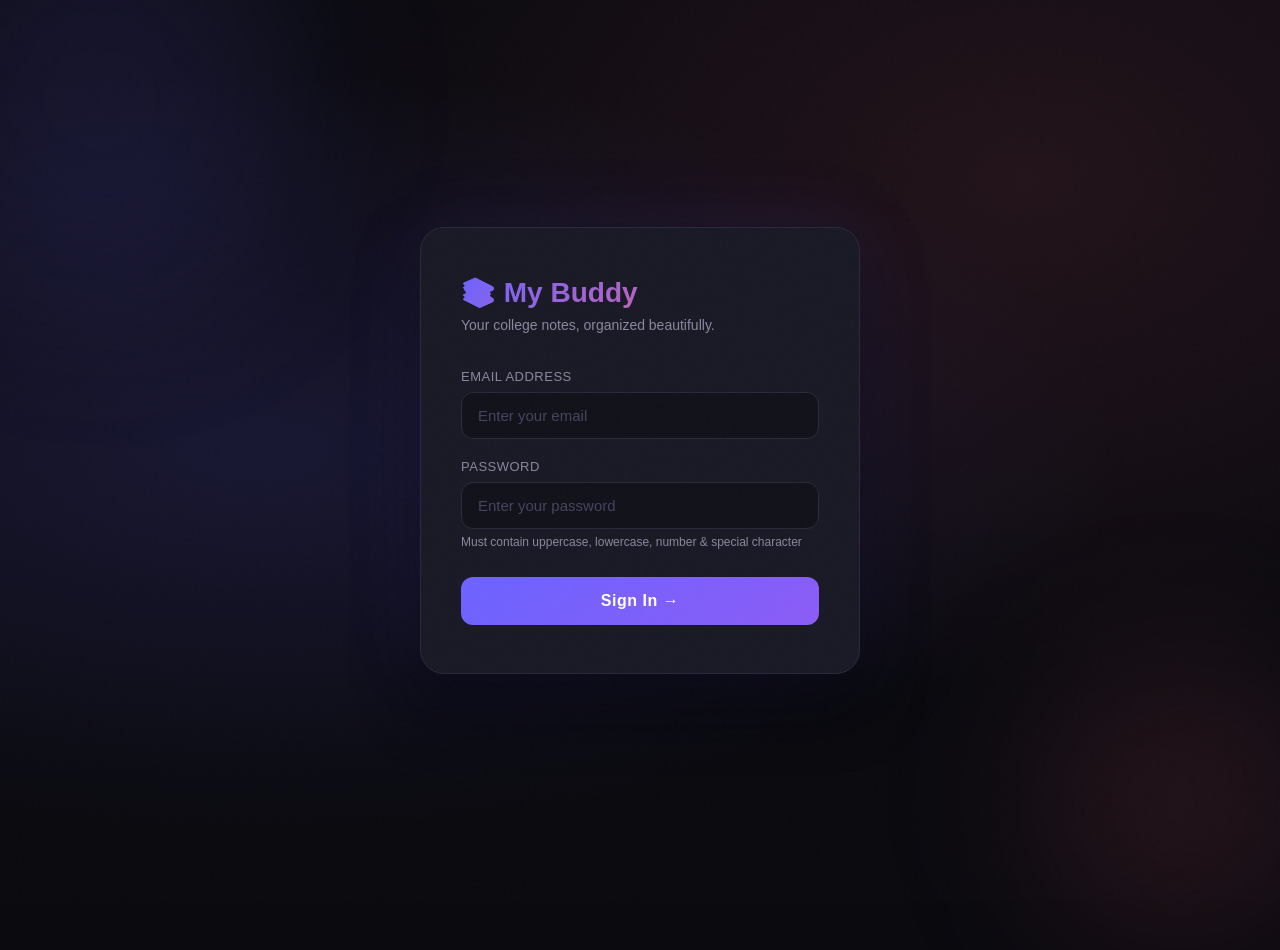
==== inxdex.html @ 9ac6cfd9 "login and other done" ====
<!DOCTYPE html>
<html lang="en">
<head>
<meta charset="UTF-8">
<meta name="viewport" content="width=device-width, initial-scale=1.0">
<title>My Buddy — College Notes</title>

<link rel="stylesheet" href="style.css">

</head>
<body>

<!-- ===== LOGIN PAGE ===== -->
<div id="login-page">
  <div class="login-orb orb1"></div>
  <div class="login-orb orb2"></div>

  <div class="login-box">
    <div class="login-logo">📚 My Buddy</div>
    <div class="login-subtitle">Your college notes, organized beautifully.</div>

    <div class="form-group">
      <label>Email Address</label>
      <input type="email" id="email-input" placeholder="Enter your email" autocomplete="email">
    </div>

    <div class="form-group">
      <label>Password</label>
      <input type="password" id="pass-input" placeholder="Enter your password" autocomplete="current-password">
      <div class="password-hint">Must contain uppercase, lowercase, number & special character</div>
    </div>

    <button class="login-btn" onclick="doLogin()">Sign In →</button>

    <div class="error-msg" id="error-msg">⚠️ Invalid credentials. Please try again.</div>
  </div>
</div>

<!-- ===== MAIN APP ===== -->
<div id="main-app">

  <!-- Navbar -->
  <nav class="navbar">
    <div class="nav-logo">📚 My Buddy</div>
    <div class="nav-tabs">
      <button class="nav-tab active" onclick="showPage('home', this)">Home</button>
      <button class="nav-tab" onclick="showPage('semesters', this)">Semesters</button>
      <button class="nav-tab" onclick="showPage('materials', this)">All Materials</button>
      <button class="nav-tab" onclick="showPage('about', this)">About</button>
    </div>
    <div class="nav-right">
      <div class="user-badge">
        <div class="user-avatar">AK</div>
        <span>Ayush</span>
      </div>
      <button class="logout-btn" onclick="doLogout()">Logout</button>
    </div>
  </nav>

  <!-- HOME PAGE -->
  <div class="page active" id="page-home">
    <div class="hero">
      <h1>Welcome back,<br><span>Ayush! 👋</span></h1>
      <p>Access all your semester notes, PDFs, and study materials in one clean, organized place.</p>
      <div class="stats-row">
        <div class="stat"><span class="stat-num">8</span><span class="stat-label">Semesters</span></div>
        <div class="stat"><span class="stat-num">40+</span><span class="stat-label">Subjects</span></div>
        <div class="stat"><span class="stat-num">120+</span><span class="stat-label">Materials</span></div>
      </div>
    </div>

    <div class="section-title">Quick Access — Semesters</div>
    <div class="sem-grid">
      <div class="sem-card s1" onclick="openSem(1)">
        <div class="sem-icon">🌱</div>
        <div class="sem-name">Semester 1</div>
        <div class="sem-info">5 subjects · 18 files</div>
        <div class="sem-tags"><span class="tag">Maths</span><span class="tag">Physics</span><span class="tag">CS101</span></div>
      </div>
      <div class="sem-card s2" onclick="openSem(2)">
        <div class="sem-icon">🔥</div>
        <div class="sem-name">Semester 2</div>
        <div class="sem-info">5 subjects · 22 files</div>
        <div class="sem-tags"><span class="tag">Data Struct</span><span class="tag">Maths-2</span><span class="tag">Chemistry</span></div>
      </div>
      <div class="sem-card s3" onclick="openSem(3)">
        <div class="sem-icon">⚡</div>
        <div class="sem-name">Semester 3</div>
        <div class="sem-info">6 subjects · 25 files</div>
        <div class="sem-tags"><span class="tag">OOPS</span><span class="tag">Algorithms</span><span class="tag">Digital</span></div>
      </div>
      <div class="sem-card s4" onclick="openSem(4)">
        <div class="sem-icon">💡</div>
        <div class="sem-name">Semester 4</div>
        <div class="sem-info">6 subjects · 28 files</div>
        <div class="sem-tags"><span class="tag">OS</span><span class="tag">DBMS</span><span class="tag">Networks</span></div>
      </div>
    </div>
  </div>

  <!-- SEMESTERS PAGE -->
  <div class="page" id="page-semesters">
    <div class="section-title">All Semesters</div>
    <div class="sem-grid">
      <div class="sem-card s1" onclick="openSem(1)"><div class="sem-icon">🌱</div><div class="sem-name">Semester 1</div><div class="sem-info">5 subjects · 18 files</div><div class="sem-tags"><span class="tag">Maths</span><span class="tag">Physics</span><span class="tag">CS101</span></div></div>
      <div class="sem-card s2" onclick="openSem(2)"><div class="sem-icon">🔥</div><div class="sem-name">Semester 2</div><div class="sem-info">5 subjects · 22 files</div><div class="sem-tags"><span class="tag">Data Struct</span><span class="tag">Maths-2</span></div></div>
      <div class="sem-card s3" onclick="openSem(3)"><div class="sem-icon">⚡</div><div class="sem-name">Semester 3</div><div class="sem-info">6 subjects · 25 files</div><div class="sem-tags"><span class="tag">OOPS</span><span class="tag">Algorithms</span></div></div>
      <div class="sem-card s4" onclick="openSem(4)"><div class="sem-icon">💡</div><div class="sem-name">Semester 4</div><div class="sem-info">6 subjects · 28 files</div><div class="sem-tags"><span class="tag">OS</span><span class="tag">DBMS</span></div></div>
      <div class="sem-card s5" onclick="openSem(5)"><div class="sem-icon">🚀</div><div class="sem-name">Semester 5</div><div class="sem-info">5 subjects · 20 files</div><div class="sem-tags"><span class="tag">ML</span><span class="tag">Compiler</span></div></div>
      <div class="sem-card s6" onclick="openSem(6)"><div class="sem-icon">🎯</div><div class="sem-name">Semester 6</div><div class="sem-info">5 subjects · 18 files</div><div class="sem-tags"><span class="tag">AI</span><span class="tag">Cloud</span></div></div>
      <div class="sem-card s7" onclick="openSem(7)"><div class="sem-icon">🌐</div><div class="sem-name">Semester 7</div><div class="sem-info">4 subjects · 15 files</div><div class="sem-tags"><span class="tag">Project</span><span class="tag">Elective</span></div></div>
      <div class="sem-card s8" onclick="openSem(8)"><div class="sem-icon">🏆</div><div class="sem-name">Semester 8</div><div class="sem-info">3 subjects · 10 files</div><div class="sem-tags"><span class="tag">Thesis</span><span class="tag">Seminar</span></div></div>
    </div>
  </div>

  <!-- SEMESTER DETAIL PAGE -->
  <div class="page" id="page-sem-detail">
    <button class="back-btn" onclick="goBack()">← Back to Semesters</button>
    <div class="sem-detail-header">
      <h2 id="sem-detail-title">Semester 1</h2>
      <p style="color:var(--muted);font-size:14px;">Click on any material to preview or download</p>
    </div>
    <div class="subjects-grid" id="subjects-container"></div>
  </div>

  <!-- MATERIALS PAGE -->
  <div class="page" id="page-materials">
    <div class="section-title">All Study Materials</div>

    <div class="search-bar">
      <span>🔍</span>
      <input type="text" placeholder="Search notes, PDFs, subjects..." oninput="filterMaterials(this.value)">
    </div>

    <div class="filter-row">
      <button class="filter-btn active" onclick="setFilter('all', this)">All Files</button>
      <button class="filter-btn" onclick="setFilter('pdf', this)">📄 PDFs</button>
      <button class="filter-btn" onclick="setFilter('ppt', this)">📊 Slides</button>
      <button class="filter-btn" onclick="setFilter('doc', this)">📝 Docs</button>
    </div>

    <div class="materials-table">
      <div class="table-header">
        <div>File Name</div>
        <div>Semester</div>
        <div>Subject</div>
        <div>Size</div>
        <div>Action</div>
      </div>
      <div id="materials-list"></div>
    </div>
  </div>

  <!-- ABOUT PAGE -->
  <div class="page" id="page-about">
    <div class="section-title">About My Buddy</div>
    <div style="max-width:700px">
      <p style="color:var(--muted);font-size:16px;line-height:1.8;margin-bottom:32px;">
        StudyVault is your personal college study companion — a centralized hub for all your semester notes, PDFs, slides, and reference materials. Built to keep you organized and focused.
      </p>
    </div>
    <div class="about-grid">
      <div class="about-card">
        <h3>📖 About This Portal</h3>
        <p>My Buddy is designed for students to access semester-wise study materials, notes, and resources at any time from anywhere. All materials are organized by semester and subject for easy navigation.</p>
      </div>
      <div class="about-card">
        <h3>📬 Contact</h3>
        <p>Have notes to share or found an issue?</p>
        <div class="contact-info">
          <div class="contact-row"><span>📧</span><span>ayushkr1660@gmail.com</span></div>
          <div class="contact-row"><span>🏫</span><span>Engineering College</span></div>
          <div class="contact-row"><span>📅</span><span>Batch 2022–2026</span></div>
        </div>
      </div>
      <div class="about-card">
        <h3>🔐 Access Policy</h3>
        <p>This portal is private and accessible only with authorized credentials. Please do not share your login details. All materials are for personal academic use only.</p>
      </div>
      <div class="about-card">
        <h3>🛠️ Features</h3>
        <p>✔ Semester-wise organization<br>✔ PDF & slide access<br>✔ Subject-level filtering<br>✔ Search across all materials<br>✔ Secure login system</p>
      </div>
    </div>
  </div>

</div>

<!-- Toast -->
<div class="toast" id="toast">✅ Downloaded!</div>

<script src="script.js"></script>

</body>
</html>
---- style.css ----
:root {
    --bg: #0a0a0f;
    --surface: #12121a;
    --card: #1a1a26;
    --border: #2a2a3d;
    --accent: #6c63ff;
    --accent2: #ff6584;
    --accent3: #43e97b;
    --text: #e8e8f0;
    --muted: #8888a0;
    --glow: rgba(108, 99, 255, 0.3);
  }

  * { margin: 0; padding: 0; box-sizing: border-box; }

  body {
    font-family: 'DM Sans', sans-serif;
    background: var(--bg);
    color: var(--text);
    min-height: 100vh;
    overflow-x: hidden;
  }

  /* ===== NOISE OVERLAY ===== */
  body::before {
    content: '';
    position: fixed;
    inset: 0;
    background-image: url("data:image/svg+xml,%3Csvg viewBox='0 0 256 256' xmlns='http://www.w3.org/2000/svg'%3E%3Cfilter id='noise'%3E%3CfeTurbulence type='fractalNoise' baseFrequency='0.9' numOctaves='4' stitchTiles='stitch'/%3E%3C/filter%3E%3Crect width='100%25' height='100%25' filter='url(%23noise)' opacity='0.04'/%3E%3C/svg%3E");
    pointer-events: none;
    z-index: 9999;
    opacity: 0.4;
  }

  /* ===== LOGIN PAGE ===== */
  #login-page {
    display: flex;
    align-items: center;
    justify-content: center;
    min-height: 100vh;
    position: relative;
    background: radial-gradient(ellipse at 20% 50%, rgba(108,99,255,0.15) 0%, transparent 60%),
                radial-gradient(ellipse at 80% 20%, rgba(255,101,132,0.1) 0%, transparent 50%),
                var(--bg);
  }

  .login-orb {
    position: absolute;
    border-radius: 50%;
    filter: blur(80px);
    animation: float 6s ease-in-out infinite;
  }
  .orb1 { width: 400px; height: 400px; background: rgba(108,99,255,0.12); top: -100px; left: -100px; animation-delay: 0s; }
  .orb2 { width: 300px; height: 300px; background: rgba(255,101,132,0.1); bottom: -50px; right: -50px; animation-delay: 3s; }

  @keyframes float {
    0%, 100% { transform: translateY(0px) scale(1); }
    50% { transform: translateY(-30px) scale(1.05); }
  }

  .login-box {
    background: var(--card);
    border: 1px solid var(--border);
    border-radius: 24px;
    padding: 48px 40px;
    width: 440px;
    max-width: 95vw;
    position: relative;
    box-shadow: 0 0 80px rgba(108,99,255,0.1), 0 30px 60px rgba(0,0,0,0.5);
    animation: slideUp 0.6s cubic-bezier(0.34, 1.56, 0.64, 1);
  }

  @keyframes slideUp {
    from { opacity: 0; transform: translateY(40px) scale(0.96); }
    to { opacity: 1; transform: translateY(0) scale(1); }
  }

  .login-logo {
    font-family: 'Syne', sans-serif;
    font-weight: 800;
    font-size: 28px;
    background: linear-gradient(135deg, var(--accent), var(--accent2));
    -webkit-background-clip: text;
    -webkit-text-fill-color: transparent;
    background-clip: text;
    margin-bottom: 8px;
  }

  .login-subtitle {
    color: var(--muted);
    font-size: 14px;
    margin-bottom: 36px;
  }

  .form-group {
    margin-bottom: 20px;
  }

  .form-group label {
    display: block;
    font-size: 13px;
    font-weight: 500;
    color: var(--muted);
    margin-bottom: 8px;
    letter-spacing: 0.5px;
    text-transform: uppercase;
  }

  .form-group input {
    width: 100%;
    background: var(--surface);
    border: 1px solid var(--border);
    border-radius: 12px;
    padding: 14px 16px;
    color: var(--text);
    font-family: 'DM Sans', sans-serif;
    font-size: 15px;
    transition: all 0.2s;
    outline: none;
  }

  .form-group input:focus {
    border-color: var(--accent);
    box-shadow: 0 0 0 3px var(--glow);
  }

  .form-group input::placeholder { color: #444460; }

  .password-hint {
    font-size: 12px;
    color: var(--muted);
    margin-top: 6px;
  }

  .login-btn {
    width: 100%;
    background: linear-gradient(135deg, var(--accent), #8b5cf6);
    border: none;
    border-radius: 12px;
    padding: 15px;
    color: white;
    font-family: 'Syne', sans-serif;
    font-weight: 700;
    font-size: 16px;
    letter-spacing: 0.5px;
    cursor: pointer;
    transition: all 0.3s;
    margin-top: 8px;
    position: relative;
    overflow: hidden;
  }

  .login-btn::before {
    content: '';
    position: absolute;
    inset: 0;
    background: linear-gradient(135deg, rgba(255,255,255,0.1), transparent);
    opacity: 0;
    transition: opacity 0.3s;
  }

  .login-btn:hover { transform: translateY(-2px); box-shadow: 0 10px 30px rgba(108,99,255,0.4); }
  .login-btn:hover::before { opacity: 1; }
  .login-btn:active { transform: translateY(0); }

  .error-msg {
    background: rgba(255,101,132,0.1);
    border: 1px solid rgba(255,101,132,0.3);
    border-radius: 10px;
    padding: 12px 16px;
    color: var(--accent2);
    font-size: 14px;
    margin-top: 16px;
    display: none;
    animation: shake 0.3s ease;
  }

  @keyframes shake {
    0%, 100% { transform: translateX(0); }
    25% { transform: translateX(-8px); }
    75% { transform: translateX(8px); }
  }

  /* ===== MAIN APP ===== */
  #main-app { display: none; }

  /* NAVBAR */
  .navbar {
    background: rgba(18,18,26,0.9);
    backdrop-filter: blur(20px);
    border-bottom: 1px solid var(--border);
    padding: 0 32px;
    display: flex;
    align-items: center;
    justify-content: space-between;
    height: 64px;
    position: sticky;
    top: 0;
    z-index: 100;
  }

  .nav-logo {
    font-family: 'Syne', sans-serif;
    font-weight: 800;
    font-size: 22px;
    background: linear-gradient(135deg, var(--accent), var(--accent2));
    -webkit-background-clip: text;
    -webkit-text-fill-color: transparent;
    background-clip: text;
  }

  .nav-tabs {
    display: flex;
    gap: 4px;
  }

  .nav-tab {
    background: none;
    border: none;
    color: var(--muted);
    font-family: 'DM Sans', sans-serif;
    font-size: 14px;
    font-weight: 500;
    padding: 8px 16px;
    border-radius: 8px;
    cursor: pointer;
    transition: all 0.2s;
  }

  .nav-tab:hover { background: var(--card); color: var(--text); }
  .nav-tab.active { background: rgba(108,99,255,0.15); color: var(--accent); }

  .nav-right {
    display: flex;
    align-items: center;
    gap: 12px;
  }

  .user-badge {
    background: var(--card);
    border: 1px solid var(--border);
    border-radius: 20px;
    padding: 6px 14px 6px 8px;
    display: flex;
    align-items: center;
    gap: 8px;
    font-size: 13px;
    color: var(--muted);
  }

  .user-avatar {
    width: 28px; height: 28px;
    background: linear-gradient(135deg, var(--accent), var(--accent2));
    border-radius: 50%;
    display: flex; align-items: center; justify-content: center;
    font-size: 12px; font-weight: 700; color: white;
  }

  .logout-btn {
    background: none;
    border: 1px solid var(--border);
    color: var(--muted);
    font-family: 'DM Sans', sans-serif;
    font-size: 13px;
    padding: 7px 14px;
    border-radius: 8px;
    cursor: pointer;
    transition: all 0.2s;
  }
  .logout-btn:hover { border-color: var(--accent2); color: var(--accent2); }

  /* PAGES */
  .page { display: none; padding: 40px 32px; max-width: 1200px; margin: 0 auto; }
  .page.active { display: block; animation: fadeIn 0.4s ease; }

  @keyframes fadeIn {
    from { opacity: 0; transform: translateY(16px); }
    to { opacity: 1; transform: translateY(0); }
  }

  /* HERO SECTION */
  .hero {
    background: linear-gradient(135deg, rgba(108,99,255,0.08), rgba(255,101,132,0.05));
    border: 1px solid var(--border);
    border-radius: 24px;
    padding: 48px;
    margin-bottom: 40px;
    position: relative;
    overflow: hidden;
  }

  .hero::before {
    content: '';
    position: absolute;
    top: -60px; right: -60px;
    width: 250px; height: 250px;
    background: radial-gradient(circle, rgba(108,99,255,0.15), transparent 70%);
    border-radius: 50%;
  }

  .hero h1 {
    font-family: 'Syne', sans-serif;
    font-size: 42px;
    font-weight: 800;
    line-height: 1.1;
    margin-bottom: 16px;
    position: relative;
  }

  .hero h1 span {
    background: linear-gradient(135deg, var(--accent), var(--accent2));
    -webkit-background-clip: text;
    -webkit-text-fill-color: transparent;
    background-clip: text;
  }

  .hero p { color: var(--muted); font-size: 16px; max-width: 500px; line-height: 1.7; }

  .stats-row {
    display: flex;
    gap: 32px;
    margin-top: 32px;
  }

  .stat {
    display: flex;
    flex-direction: column;
  }

  .stat-num {
    font-family: 'Syne', sans-serif;
    font-size: 28px;
    font-weight: 800;
    color: var(--accent);
  }

  .stat-label { font-size: 13px; color: var(--muted); }

  /* SEMESTER GRID */
  .section-title {
    font-family: 'Syne', sans-serif;
    font-weight: 700;
    font-size: 22px;
    margin-bottom: 20px;
    display: flex;
    align-items: center;
    gap: 12px;
  }

  .section-title::after {
    content: '';
    flex: 1;
    height: 1px;
    background: var(--border);
  }

  .sem-grid {
    display: grid;
    grid-template-columns: repeat(auto-fill, minmax(260px, 1fr));
    gap: 20px;
    margin-bottom: 48px;
  }

  .sem-card {
    background: var(--card);
    border: 1px solid var(--border);
    border-radius: 18px;
    padding: 28px;
    cursor: pointer;
    transition: all 0.3s;
    position: relative;
    overflow: hidden;
  }

  .sem-card::before {
    content: '';
    position: absolute;
    top: 0; left: 0; right: 0;
    height: 3px;
    border-radius: 18px 18px 0 0;
  }

  .sem-card.s1::before { background: linear-gradient(90deg, #6c63ff, #8b5cf6); }
  .sem-card.s2::before { background: linear-gradient(90deg, #ff6584, #f97316); }
  .sem-card.s3::before { background: linear-gradient(90deg, #43e97b, #38f9d7); }
  .sem-card.s4::before { background: linear-gradient(90deg, #4facfe, #00f2fe); }
  .sem-card.s5::before { background: linear-gradient(90deg, #f093fb, #f5576c); }
  .sem-card.s6::before { background: linear-gradient(90deg, #ffecd2, #fcb69f); }
  .sem-card.s7::before { background: linear-gradient(90deg, #a1c4fd, #c2e9fb); }
  .sem-card.s8::before { background: linear-gradient(90deg, #d4fc79, #96e6a1); }

  .sem-card:hover {
    transform: translateY(-4px);
    border-color: var(--accent);
    box-shadow: 0 20px 40px rgba(0,0,0,0.3), 0 0 0 1px var(--accent);
  }

  .sem-icon {
    font-size: 32px;
    margin-bottom: 16px;
  }

  .sem-name {
    font-family: 'Syne', sans-serif;
    font-weight: 700;
    font-size: 18px;
    margin-bottom: 6px;
  }

  .sem-info {
    font-size: 13px;
    color: var(--muted);
    margin-bottom: 16px;
  }

  .sem-tags {
    display: flex;
    flex-wrap: wrap;
    gap: 6px;
  }

  .tag {
    background: rgba(108,99,255,0.1);
    border: 1px solid rgba(108,99,255,0.2);
    color: var(--accent);
    font-size: 11px;
    padding: 3px 10px;
    border-radius: 20px;
    font-weight: 500;
  }

  /* SEMESTER DETAIL PAGE */
  .back-btn {
    background: none;
    border: 1px solid var(--border);
    color: var(--muted);
    font-family: 'DM Sans', sans-serif;
    font-size: 14px;
    padding: 8px 16px;
    border-radius: 10px;
    cursor: pointer;
    margin-bottom: 28px;
    display: inline-flex;
    align-items: center;
    gap: 8px;
    transition: all 0.2s;
  }
  .back-btn:hover { border-color: var(--accent); color: var(--accent); }

  .sem-detail-header {
    margin-bottom: 32px;
  }

  .sem-detail-header h2 {
    font-family: 'Syne', sans-serif;
    font-size: 32px;
    font-weight: 800;
    margin-bottom: 8px;
  }

  .subjects-grid {
    display: grid;
    grid-template-columns: repeat(auto-fill, minmax(300px, 1fr));
    gap: 20px;
  }

  .subject-card {
    background: var(--card);
    border: 1px solid var(--border);
    border-radius: 16px;
    padding: 24px;
    transition: all 0.3s;
  }

  .subject-card:hover {
    border-color: rgba(108,99,255,0.4);
    box-shadow: 0 8px 24px rgba(0,0,0,0.2);
  }

  .subject-name {
    font-family: 'Syne', sans-serif;
    font-weight: 700;
    font-size: 16px;
    margin-bottom: 16px;
    display: flex;
    align-items: center;
    gap: 10px;
  }

  .subject-name .dot {
    width: 8px; height: 8px;
    background: var(--accent);
    border-radius: 50%;
    flex-shrink: 0;
  }

  .materials-list {
    display: flex;
    flex-direction: column;
    gap: 8px;
  }

  .material-item {
    background: var(--surface);
    border: 1px solid var(--border);
    border-radius: 10px;
    padding: 10px 14px;
    display: flex;
    align-items: center;
    gap: 10px;
    font-size: 13px;
    cursor: pointer;
    transition: all 0.2s;
  }

  .material-item:hover {
    border-color: var(--accent);
    background: rgba(108,99,255,0.05);
  }

  .material-icon { font-size: 16px; }
  .material-name { flex: 1; }
  .material-badge {
    font-size: 10px;
    background: rgba(67,233,123,0.1);
    border: 1px solid rgba(67,233,123,0.2);
    color: var(--accent3);
    padding: 2px 8px;
    border-radius: 10px;
    font-weight: 600;
  }

  .upload-area {
    border: 2px dashed var(--border);
    border-radius: 12px;
    padding: 20px;
    text-align: center;
    color: var(--muted);
    font-size: 13px;
    cursor: pointer;
    transition: all 0.2s;
    margin-top: 12px;
  }

  .upload-area:hover { border-color: var(--accent); color: var(--accent); }

  /* MATERIALS PAGE */
  .search-bar {
    background: var(--card);
    border: 1px solid var(--border);
    border-radius: 14px;
    padding: 14px 20px;
    display: flex;
    align-items: center;
    gap: 12px;
    margin-bottom: 28px;
  }

  .search-bar input {
    background: none;
    border: none;
    color: var(--text);
    font-family: 'DM Sans', sans-serif;
    font-size: 15px;
    flex: 1;
    outline: none;
  }

  .search-bar input::placeholder { color: var(--muted); }

  .filter-row {
    display: flex;
    gap: 10px;
    flex-wrap: wrap;
    margin-bottom: 28px;
  }

  .filter-btn {
    background: var(--card);
    border: 1px solid var(--border);
    color: var(--muted);
    font-family: 'DM Sans', sans-serif;
    font-size: 13px;
    padding: 8px 16px;
    border-radius: 20px;
    cursor: pointer;
    transition: all 0.2s;
  }

  .filter-btn.active, .filter-btn:hover {
    background: rgba(108,99,255,0.15);
    border-color: var(--accent);
    color: var(--accent);
  }

  .materials-table {
    background: var(--card);
    border: 1px solid var(--border);
    border-radius: 18px;
    overflow: hidden;
  }

  .table-header {
    display: grid;
    grid-template-columns: 2fr 1fr 1fr 1fr 100px;
    padding: 14px 24px;
    border-bottom: 1px solid var(--border);
    font-size: 12px;
    font-weight: 600;
    color: var(--muted);
    text-transform: uppercase;
    letter-spacing: 0.8px;
  }

  .table-row {
    display: grid;
    grid-template-columns: 2fr 1fr 1fr 1fr 100px;
    padding: 16px 24px;
    border-bottom: 1px solid rgba(42,42,61,0.5);
    align-items: center;
    transition: background 0.2s;
    cursor: pointer;
  }

  .table-row:last-child { border-bottom: none; }
  .table-row:hover { background: rgba(108,99,255,0.05); }

  .file-name-cell {
    display: flex;
    align-items: center;
    gap: 12px;
    font-size: 14px;
    font-weight: 500;
  }

  .file-icon-box {
    width: 36px; height: 36px;
    border-radius: 10px;
    display: flex; align-items: center; justify-content: center;
    font-size: 18px;
    flex-shrink: 0;
  }

  .pdf-icon { background: rgba(255,101,132,0.1); }
  .ppt-icon { background: rgba(245,158,11,0.1); }
  .doc-icon { background: rgba(59,130,246,0.1); }

  .table-cell { font-size: 13px; color: var(--muted); }

  .download-btn {
    background: rgba(108,99,255,0.1);
    border: 1px solid rgba(108,99,255,0.2);
    color: var(--accent);
    font-family: 'DM Sans', sans-serif;
    font-size: 12px;
    font-weight: 600;
    padding: 6px 14px;
    border-radius: 8px;
    cursor: pointer;
    transition: all 0.2s;
  }
  .download-btn:hover { background: rgba(108,99,255,0.2); transform: scale(1.05); }

  /* ABOUT PAGE */
  .about-grid {
    display: grid;
    grid-template-columns: 1fr 1fr;
    gap: 24px;
    margin-top: 32px;
  }

  .about-card {
    background: var(--card);
    border: 1px solid var(--border);
    border-radius: 18px;
    padding: 32px;
  }

  .about-card h3 {
    font-family: 'Syne', sans-serif;
    font-size: 18px;
    font-weight: 700;
    margin-bottom: 12px;
    color: var(--accent);
  }

  .about-card p { color: var(--muted); line-height: 1.8; font-size: 14px; }

  .contact-info {
    display: flex;
    flex-direction: column;
    gap: 12px;
    margin-top: 16px;
  }

  .contact-row {
    display: flex;
    align-items: center;
    gap: 12px;
    font-size: 14px;
    color: var(--muted);
  }

  .contact-row span:first-child { font-size: 18px; }

  /* Toast */
  .toast {
    position: fixed;
    bottom: 32px;
    right: 32px;
    background: var(--card);
    border: 1px solid var(--accent);
    border-radius: 12px;
    padding: 14px 20px;
    color: var(--text);
    font-size: 14px;
    box-shadow: 0 8px 30px rgba(0,0,0,0.4);
    display: flex;
    align-items: center;
    gap: 10px;
    z-index: 1000;
    transform: translateY(100px);
    opacity: 0;
    transition: all 0.3s cubic-bezier(0.34, 1.56, 0.64, 1);
  }
  .toast.show { transform: translateY(0); opacity: 1; }

  @media (max-width: 768px) {
    .nav-tabs { display: none; }
    .page { padding: 24px 16px; }
    .hero { padding: 28px; }
    .hero h1 { font-size: 28px; }
    .stats-row { gap: 20px; }
    .about-grid { grid-template-columns: 1fr; }
    .table-header, .table-row { grid-template-columns: 2fr 1fr 80px; }
    .table-cell:nth-child(3), .table-cell:nth-child(4) { display: none; }
    .login-box { padding: 32px 24px; }
  }
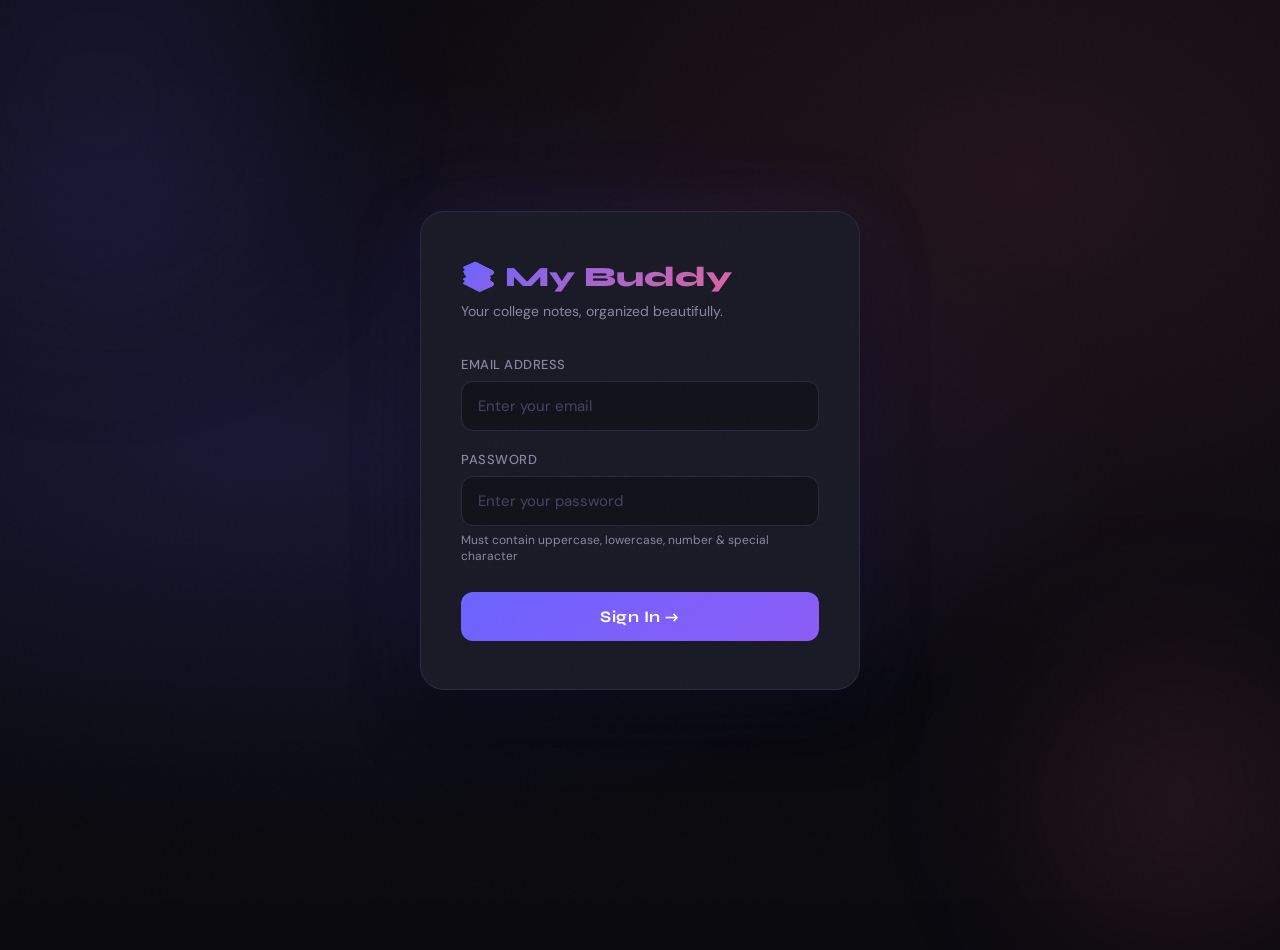
==== commit 13d05946: "update uplode and more" ====
--- a/inxdex.html
+++ b/inxdex.html
@@ -4,9 +4,8 @@
 <meta charset="UTF-8">
 <meta name="viewport" content="width=device-width, initial-scale=1.0">
 <title>My Buddy — College Notes</title>
-
+<link href="https://fonts.googleapis.com/css2?family=Syne:wght@400;600;700;800&family=DM+Sans:ital,wght@0,300;0,400;0,500;1,300&display=swap" rel="stylesheet">
 <link rel="stylesheet" href="style.css">
-
 </head>
 <body>
 
@@ -69,32 +68,16 @@
       </div>
     </div>
 
-    <div class="section-title">Quick Access — Semesters</div>
+    <div class="section-title">Quick Access — All Semesters</div>
     <div class="sem-grid">
-      <div class="sem-card s1" onclick="openSem(1)">
-        <div class="sem-icon">🌱</div>
-        <div class="sem-name">Semester 1</div>
-        <div class="sem-info">5 subjects · 18 files</div>
-        <div class="sem-tags"><span class="tag">Maths</span><span class="tag">Physics</span><span class="tag">CS101</span></div>
-      </div>
-      <div class="sem-card s2" onclick="openSem(2)">
-        <div class="sem-icon">🔥</div>
-        <div class="sem-name">Semester 2</div>
-        <div class="sem-info">5 subjects · 22 files</div>
-        <div class="sem-tags"><span class="tag">Data Struct</span><span class="tag">Maths-2</span><span class="tag">Chemistry</span></div>
-      </div>
-      <div class="sem-card s3" onclick="openSem(3)">
-        <div class="sem-icon">⚡</div>
-        <div class="sem-name">Semester 3</div>
-        <div class="sem-info">6 subjects · 25 files</div>
-        <div class="sem-tags"><span class="tag">OOPS</span><span class="tag">Algorithms</span><span class="tag">Digital</span></div>
-      </div>
-      <div class="sem-card s4" onclick="openSem(4)">
-        <div class="sem-icon">💡</div>
-        <div class="sem-name">Semester 4</div>
-        <div class="sem-info">6 subjects · 28 files</div>
-        <div class="sem-tags"><span class="tag">OS</span><span class="tag">DBMS</span><span class="tag">Networks</span></div>
-      </div>
+      <div class="sem-card s1" onclick="openSem(1)"><div class="sem-icon">🌱</div><div class="sem-name">Semester 1</div><div class="sem-info">5 subjects</div><div class="sem-tags"><span class="tag">Maths</span><span class="tag">Physics</span><span class="tag">CS101</span></div></div>
+      <div class="sem-card s2" onclick="openSem(2)"><div class="sem-icon">🔥</div><div class="sem-name">Semester 2</div><div class="sem-info">5 subjects</div><div class="sem-tags"><span class="tag">Data Struct</span><span class="tag">Maths-2</span><span class="tag">Chemistry</span></div></div>
+      <div class="sem-card s3" onclick="openSem(3)"><div class="sem-icon">⚡</div><div class="sem-name">Semester 3</div><div class="sem-info">5 subjects</div><div class="sem-tags"><span class="tag">OOPS</span><span class="tag">Algorithms</span><span class="tag">Digital</span></div></div>
+      <div class="sem-card s4" onclick="openSem(4)"><div class="sem-icon">💡</div><div class="sem-name">Semester 4</div><div class="sem-info">5 subjects</div><div class="sem-tags"><span class="tag">OS</span><span class="tag">DBMS</span><span class="tag">Networks</span></div></div>
+      <div class="sem-card s5" onclick="openSem(5)"><div class="sem-icon">🚀</div><div class="sem-name">Semester 5</div><div class="sem-info">5 subjects</div><div class="sem-tags"><span class="tag">ML</span><span class="tag">Compiler</span><span class="tag">Web Tech</span></div></div>
+      <div class="sem-card s6" onclick="openSem(6)"><div class="sem-icon">🎯</div><div class="sem-name">Semester 6</div><div class="sem-info">5 subjects</div><div class="sem-tags"><span class="tag">AI</span><span class="tag">Cloud</span><span class="tag">Security</span></div></div>
+      <div class="sem-card s7" onclick="openSem(7)"><div class="sem-icon">🌐</div><div class="sem-name">Semester 7</div><div class="sem-info">5 subjects</div><div class="sem-tags"><span class="tag">Project</span><span class="tag">IoT</span><span class="tag">Big Data</span></div></div>
+      <div class="sem-card s8" onclick="openSem(8)"><div class="sem-icon">🏆</div><div class="sem-name">Semester 8</div><div class="sem-info">4 subjects</div><div class="sem-tags"><span class="tag">Thesis</span><span class="tag">Seminar</span><span class="tag">Elective IV</span></div></div>
     </div>
   </div>
 
@@ -118,7 +101,7 @@
     <button class="back-btn" onclick="goBack()">← Back to Semesters</button>
     <div class="sem-detail-header">
       <h2 id="sem-detail-title">Semester 1</h2>
-      <p style="color:var(--muted);font-size:14px;">Click on any material to preview or download</p>
+      <p style="color:var(--muted);font-size:14px;">Upload files or click ⬇ to download</p>
     </div>
     <div class="subjects-grid" id="subjects-container"></div>
   </div>
@@ -137,6 +120,7 @@
       <button class="filter-btn" onclick="setFilter('pdf', this)">📄 PDFs</button>
       <button class="filter-btn" onclick="setFilter('ppt', this)">📊 Slides</button>
       <button class="filter-btn" onclick="setFilter('doc', this)">📝 Docs</button>
+      <button class="filter-btn" onclick="setFilter('img', this)">🖼 Images</button>
     </div>
 
     <div class="materials-table">
@@ -168,7 +152,7 @@
         <h3>📬 Contact</h3>
         <p>Have notes to share or found an issue?</p>
         <div class="contact-info">
-          <div class="contact-row"><span>📧</span><span>ayushkr1660@gmail.com</span></div>
+          <div class="contact-row"><span>📧</span><span><a href="/cdn-cgi/l/email-protection" class="__cf_email__" data-cfemail="6c0d15191f04071e5d5a5a5c2c0b010d0500420f0301">[email&#160;protected]</a></span></div>
           <div class="contact-row"><span>🏫</span><span>Engineering College</span></div>
           <div class="contact-row"><span>📅</span><span>Batch 2022–2026</span></div>
         </div>
@@ -190,6 +174,5 @@
 <div class="toast" id="toast">✅ Downloaded!</div>
 
 <script src="script.js"></script>
-
 </body>
 </html>
--- a/style.css
+++ b/style.css
@@ -1,4 +1,4 @@
- :root {
+:root {
     --bg: #0a0a0f;
     --surface: #12121a;
     --card: #1a1a26;
